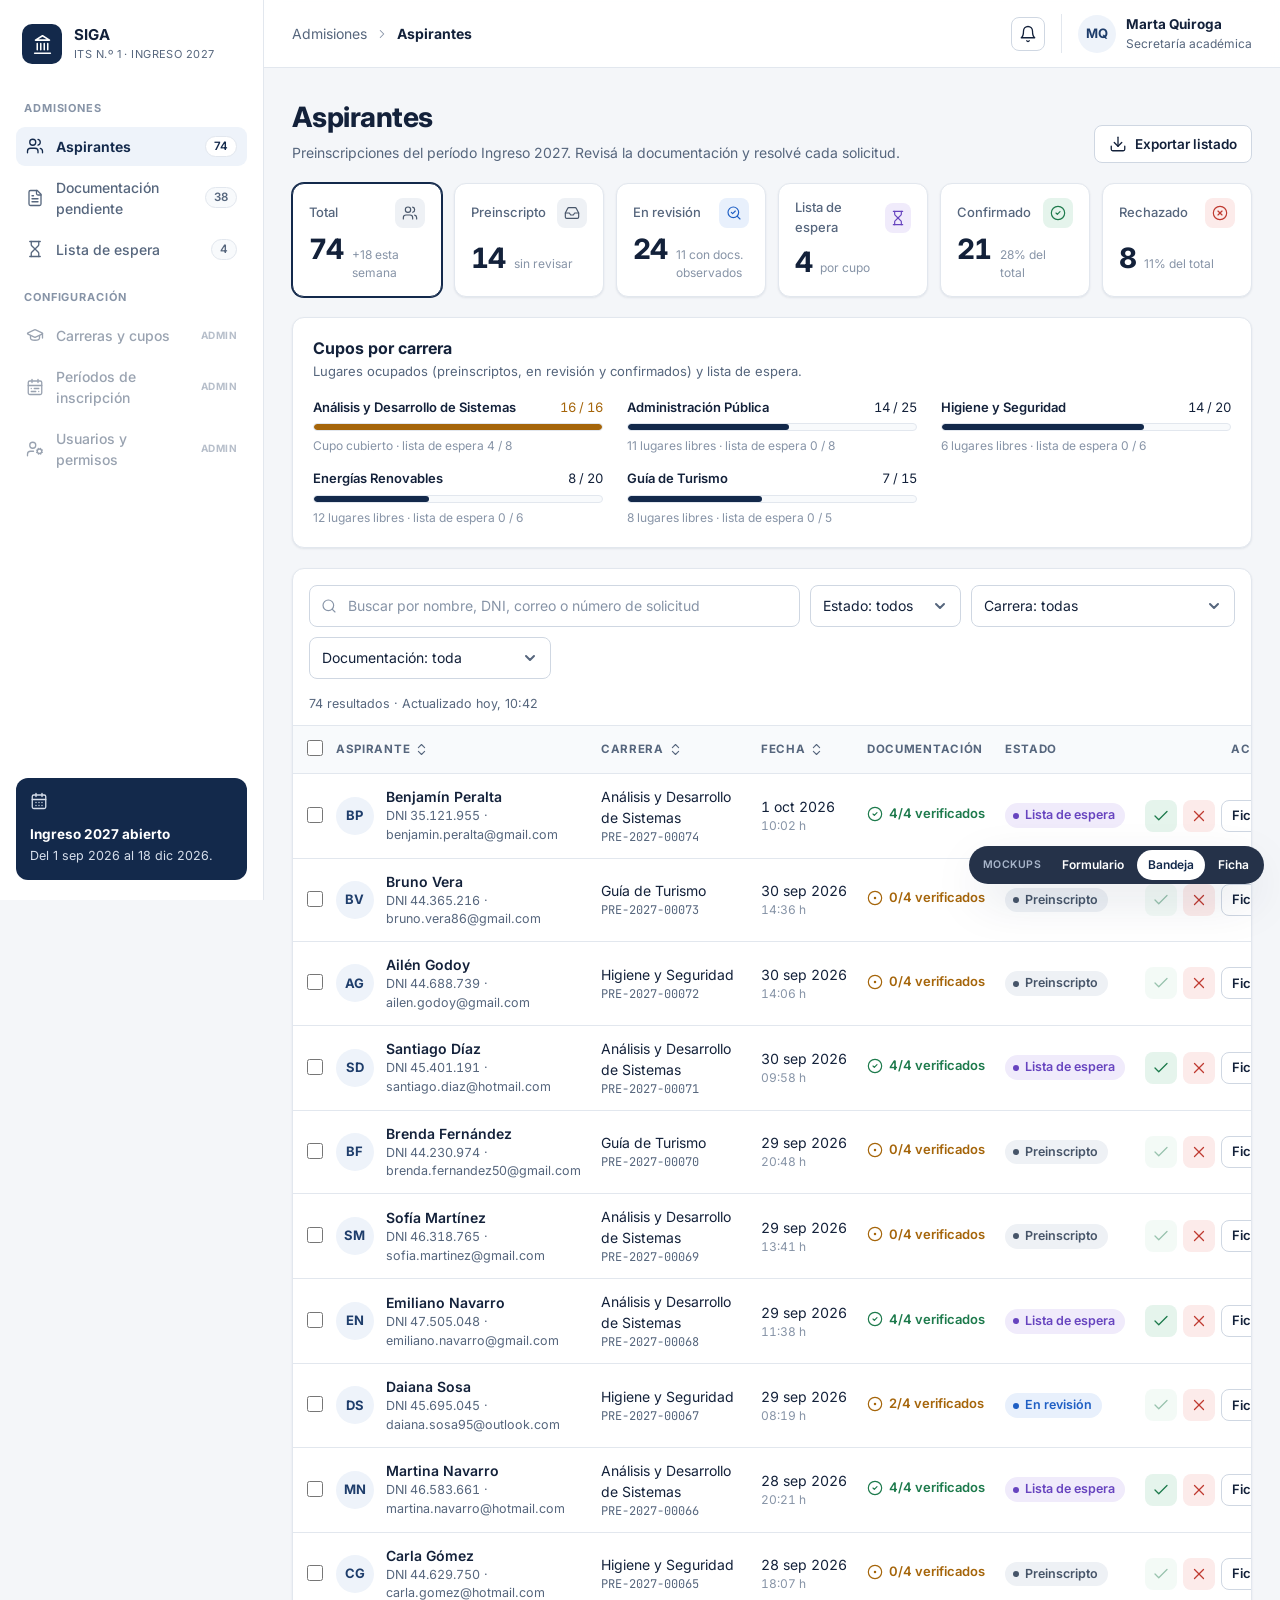
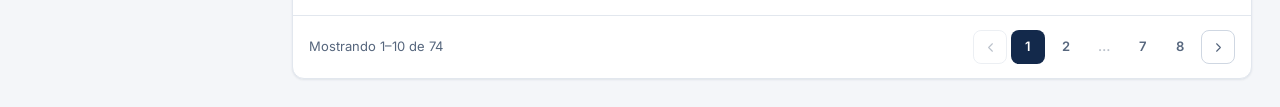
==== vistas/aspirantes.html @ 8f4e0562 "Agregar mockups de preinscripción, bandeja y ficha de aspirantes Vistas HTML navegables para los mód" ====
<!doctype html>
<html lang="es-AR">
<head>
<meta charset="utf-8">
<meta name="viewport" content="width=device-width, initial-scale=1, viewport-fit=cover">
<title>SIGA Aspirantes</title>
<link rel="preconnect" href="https://fonts.googleapis.com">
<link rel="preconnect" href="https://fonts.gstatic.com" crossorigin>
<link rel="stylesheet" href="https://fonts.googleapis.com/css2?family=Inter:wght@400;500;600;700;800&family=JetBrains+Mono:wght@500&display=swap">
<link rel="stylesheet" href="assets/siga.css">
<link rel="stylesheet" href="assets/admin.css">
<style>
  /* KPIs por estado: también funcionan como filtro rápido */
  .kpis { display: grid; grid-template-columns: repeat(6, minmax(0, 1fr)); gap: 12px; }
  @media (max-width: 1240px) { .kpis { grid-template-columns: repeat(3, minmax(0, 1fr)); } }
  @media (max-width: 560px) { .kpis { grid-template-columns: repeat(2, minmax(0, 1fr)); } }
  .kpi { text-align: left; padding: 14px 16px; cursor: pointer; display: grid; gap: 6px; transition: border-color .15s, box-shadow .15s; }
  .kpi:hover { border-color: var(--border-strong); }
  .kpi[aria-pressed="true"] { border-color: var(--navy); box-shadow: 0 0 0 1px var(--navy); }
  .kpi .top { display: flex; align-items: center; justify-content: space-between; gap: 8px; color: var(--muted); font-size: 13px; font-weight: 500; }
  .kpi .ico { display: grid; place-items: center; width: 30px; height: 30px; border-radius: 8px; }
  .kpi .ico svg.lucide { width: 16px; height: 16px; }
  .kpi .val { display: flex; align-items: baseline; gap: 8px; }
  .kpi .val strong { font-size: 28px; font-weight: 750; letter-spacing: -.02em; line-height: 1.1; }
  .kpi .val span { color: var(--subtle); font-size: 12px; }

  /* Cupos por carrera */
  .quota-list { display: grid; grid-template-columns: repeat(auto-fit, minmax(230px, 1fr)); gap: 14px 24px; }
  .quota { display: grid; gap: 6px; min-width: 0; }
  .quota .name { display: flex; justify-content: space-between; gap: 8px; font-size: 13px; }
  .quota .name strong { font-weight: 600; overflow: hidden; text-overflow: ellipsis; white-space: nowrap; }
  .bar { position: relative; height: 8px; border-radius: 999px; background: var(--surface-2); border: 1px solid var(--border); overflow: hidden; }
  .bar span { position: absolute; inset: 0 auto 0 0; border-radius: 999px; background: var(--navy); }
  .bar.full span { background: var(--amber); }
  .quota small { color: var(--subtle); font-size: 12px; }

  /* Tabla */
  .toolbar { display: flex; gap: 10px; padding: 16px; flex-wrap: wrap; align-items: center; }
  .toolbar .search { flex: 1 1 280px; }
  .toolbar select.control { width: auto; min-width: 150px; flex: 0 1 auto; }
  .meta { display: flex; align-items: center; justify-content: space-between; gap: 12px; padding: 0 16px 12px; color: var(--muted); font-size: 12.5px; flex-wrap: wrap; }
  .chips { display: flex; gap: 6px; flex-wrap: wrap; }
  .fchip { display: inline-flex; align-items: center; gap: 4px; padding: 3px 6px 3px 10px; border-radius: 999px; background: var(--navy-050); color: var(--navy-600); font-weight: 600; font-size: 12px; border: 0; cursor: pointer; }
  .fchip svg.lucide { width: 13px; height: 13px; }

  .bulk { display: flex; align-items: center; gap: 10px; padding: 10px 16px; background: var(--navy); color: #fff; flex-wrap: wrap; }
  .bulk .btn { background: rgba(255,255,255,.1); border-color: rgba(255,255,255,.2); color: #fff; }
  .bulk .btn:hover { background: rgba(255,255,255,.18); }

  .table-wrap { overflow-x: auto; border-top: 1px solid var(--border); }
  table { width: 100%; border-collapse: collapse; min-width: 940px; }
  thead th { position: sticky; top: 0; background: var(--surface-2); text-align: left; font-size: 11.5px; font-weight: 700; letter-spacing: .06em; text-transform: uppercase; color: var(--muted); padding: 11px 10px; border-bottom: 1px solid var(--border); white-space: nowrap; }
  thead th button { all: unset; cursor: pointer; display: inline-flex; align-items: center; gap: 4px; }
  thead th button:focus-visible { outline: 2px solid var(--focus); }
  tbody td { padding: 12px 10px; border-bottom: 1px solid var(--border); vertical-align: middle; }
  tbody tr { cursor: pointer; transition: background .1s; }
  tbody tr:hover { background: #fafbfd; }
  tbody tr.sel { background: var(--navy-050); }
  td.c-check, th.c-check { width: 44px; padding-right: 0; }
  td.c-check input, th.c-check input { width: 16px; height: 16px; accent-color: var(--navy); cursor: pointer; }
  .who { display: flex; align-items: center; gap: 12px; min-width: 0; }
  .who strong { display: block; font-weight: 600; }
  .who small { display: block; color: var(--muted); font-size: 12.5px; }
  .docs { display: inline-flex; align-items: center; gap: 6px; font-weight: 600; font-size: 13px; white-space: nowrap; }
  .docs svg.lucide { width: 16px; height: 16px; }
  .row-actions { display: flex; justify-content: flex-end; gap: 6px; }
  .qa { width: 32px; min-height: 32px; padding: 0; border: 0; }
  .qa-ok { background: var(--green-bg); color: var(--green); }
  .qa-ok:hover { background: #d3ecdf; }
  .qa-no { background: var(--red-bg); color: var(--red); }
  .qa-no:hover { background: #f8d9d6; }
  .id { font-family: var(--mono); font-size: 12px; color: var(--muted); }
  .empty { padding: 48px 16px; text-align: center; color: var(--muted); }
  .empty strong { display: block; color: var(--text); font-size: 15px; margin-bottom: 4px; }

  .pager { display: flex; align-items: center; justify-content: space-between; gap: 12px; padding: 14px 16px; color: var(--muted); font-size: 13px; flex-wrap: wrap; }
  .pages { display: flex; gap: 4px; }
  .pages button { min-width: 34px; height: 34px; border-radius: 8px; border: 1px solid transparent; background: transparent; cursor: pointer; font-weight: 600; color: var(--muted); }
  .pages button:hover { background: var(--surface-2); }
  .pages button[aria-current="page"] { background: var(--navy); color: #fff; }
  .pages button.arrow { border-color: var(--border-strong); display: grid; place-items: center; }
  .pages button:disabled { opacity: .4; cursor: default; }
</style>
</head>
<body>
<div class="app">
  <aside class="sidebar" aria-label="Navegación principal">
    <a class="brand" href="aspirantes.html"><span class="brand-mark"><i data-lucide="landmark"></i></span><span><strong>SIGA</strong><small>ITS N.º 1 · Ingreso 2027</small></span></a>
    <div class="nav-label">Admisiones</div>
    <nav class="nav">
      <a href="aspirantes.html" aria-current="page"><i data-lucide="users"></i> Aspirantes <span class="count" id="nav-total"></span></a>
      <a href="aspirantes.html#docs"><i data-lucide="file-text"></i> Documentación pendiente <span class="count" id="nav-docs"></span></a>
      <a href="aspirantes.html#espera"><i data-lucide="hourglass"></i> Lista de espera <span class="count" id="nav-espera"></span></a>
    </nav>
    <div class="nav-label">Configuración</div>
    <nav class="nav">
      <a class="soon" href="#" title="En esta etapa se carga desde el admin de Django"><i data-lucide="graduation-cap"></i> Carreras y cupos</a>
      <a class="soon" href="#" title="En esta etapa se carga desde el admin de Django"><i data-lucide="calendar-range"></i> Períodos de inscripción</a>
      <a class="soon" href="#" title="En esta etapa se carga desde el admin de Django"><i data-lucide="user-cog"></i> Usuarios y permisos</a>
    </nav>
    <div class="side-foot"><i data-lucide="calendar-days"></i><strong>Ingreso 2027 abierto</strong><span id="periodo-txt"></span></div>
  </aside>

  <div class="main">
    <header class="topbar">
      <button class="btn btn-ghost btn-icon menu-btn" aria-label="Abrir menú"><i data-lucide="menu"></i></button>
      <div class="crumbs"><a href="#">Admisiones</a><i data-lucide="chevron-right"></i><strong>Aspirantes</strong></div>
      <div class="spacer"></div>
      <button class="btn btn-icon bell" aria-label="Notificaciones"><i data-lucide="bell"></i></button>
      <div class="me"><span class="avatar">MQ</span><div><strong>Marta Quiroga</strong><small>Secretaría académica</small></div></div>
    </header>

    <main class="content">
      <div class="page-head">
        <div><h1>Aspirantes</h1><p>Preinscripciones del período Ingreso 2027. Revisá la documentación y resolvé cada solicitud.</p></div>
        <div class="actions"><button class="btn" id="export"><i data-lucide="download"></i> Exportar listado</button></div>
      </div>

      <section class="kpis" id="kpis" aria-label="Resumen por estado"></section>

      <section class="card">
        <div class="card-head"><div><h2>Cupos por carrera</h2><p>Lugares ocupados (preinscriptos, en revisión y confirmados) y lista de espera.</p></div></div>
        <div class="card-body"><div class="quota-list" id="quotas"></div></div>
      </section>

      <section class="card" style="overflow:hidden">
        <div class="toolbar">
          <div class="input-icon search"><i data-lucide="search"></i><input class="control" id="q" type="search" placeholder="Buscar por nombre, DNI, correo o número de solicitud"></div>
          <select class="control" id="f-estado" aria-label="Filtrar por estado"><option value="">Estado: todos</option></select>
          <select class="control" id="f-carrera" aria-label="Filtrar por carrera"><option value="">Carrera: todas</option></select>
          <select class="control" id="f-docs" aria-label="Filtrar por documentación">
            <option value="">Documentación: toda</option>
            <option value="pendiente">Con documentos sin verificar</option>
            <option value="observada">Con documentos observados</option>
            <option value="completa">Completa y verificada</option>
          </select>
        </div>
        <div class="meta"><span id="count"></span><div class="chips" id="chips"></div></div>
        <div class="bulk" id="bulk" hidden>
          <strong id="bulk-n"></strong>
          <button class="btn btn-sm" data-bulk="en_revision"><i data-lucide="search-check"></i> Pasar a revisión</button>
          <button class="btn btn-sm" data-bulk="export"><i data-lucide="download"></i> Exportar selección</button>
          <button class="btn btn-sm" data-bulk="clear" style="margin-left:auto">Quitar selección</button>
        </div>
        <div class="table-wrap">
          <table>
            <thead><tr>
              <th class="c-check"><input type="checkbox" id="all" aria-label="Seleccionar todos los de esta página"></th>
              <th><button data-sort="apellido">Aspirante <i data-lucide="chevrons-up-down" class="i-sm"></i></button></th>
              <th><button data-sort="carrera">Carrera <i data-lucide="chevrons-up-down" class="i-sm"></i></button></th>
              <th><button data-sort="fecha">Fecha <i data-lucide="chevrons-up-down" class="i-sm"></i></button></th>
              <th>Documentación</th>
              <th>Estado</th>
              <th style="text-align:right">Acciones</th>
            </tr></thead>
            <tbody id="rows"></tbody>
          </table>
        </div>
        <div class="pager"><span id="pager-txt"></span><div class="pages" id="pages"></div></div>
      </section>
    </main>
  </div>
</div>

<nav class="mockbar" aria-label="Mockups">
  <span>Mockups</span>
  <a href="formulario.html">Formulario</a>
  <a href="aspirantes.html" aria-current="page">Bandeja</a>
  <a href="aspirante.html">Ficha</a>
</nav>

<script src="assets/lucide.min.js"></script>
<script src="assets/data.js"></script>
<script src="assets/ui.js"></script>
<script>
(function () {
  'use strict';
  var S = SIGA, $ = function (id) { return document.getElementById(id); };
  var A = S.aspirantes;
  var PER_PAGE = 10;
  var st = { q: '', estado: '', carrera: '', docs: '', sort: 'fecha', dir: -1, page: 1, sel: {} };

  $('periodo-txt').textContent = 'Del ' + S.fFecha(S.PERIODO.fecha_inicio) + ' al ' + S.fFecha(S.PERIODO.fecha_fin) + '.';

  Object.keys(S.ESTADOS).forEach(function (k) { $('f-estado').insertAdjacentHTML('beforeend', '<option value="' + k + '">' + S.ESTADOS[k].label + '</option>'); });
  S.CARRERAS.forEach(function (c) { $('f-carrera').insertAdjacentHTML('beforeend', '<option value="' + c.id + '">' + S.esc(c.corto) + '</option>'); });

  function count(fn) { return A.filter(fn).length; }

  // ---- KPIs ----
  function renderKpis() {
    var total = A.length;
    var semana = count(function (a) { return S.HOY - a.fecha_preinscripcion < 7 * 864e5; });
    var tiles = [
      { k: '', label: 'Total', icon: 'users', tone: 'slate', n: total, sub: '+' + semana + ' esta semana' },
      { k: 'preinscripto', n: count(function (a) { return a.estado === 'preinscripto'; }), sub: 'sin revisar' },
      { k: 'en_revision', n: count(function (a) { return a.estado === 'en_revision'; }), sub: count(function (a) { return a.estado === 'en_revision' && S.docsResumen(a).rechazados; }) + ' con docs. observados' },
      { k: 'lista_espera', n: count(function (a) { return a.estado === 'lista_espera'; }), sub: 'por cupo' },
      { k: 'confirmado', n: count(function (a) { return a.estado === 'confirmado'; }) },
      { k: 'rechazado', n: count(function (a) { return a.estado === 'rechazado'; }) }
    ];
    $('kpis').innerHTML = tiles.map(function (t) {
      var e = S.ESTADOS[t.k] || {}, tone = t.tone || e.tone;
      var sub = t.sub || Math.round(t.n / total * 100) + '% del total';
      return '<button class="card kpi" data-k="' + t.k + '" aria-pressed="' + (st.estado === t.k) + '">' +
        '<span class="top">' + (t.label || e.label) + '<span class="ico tone-' + tone + '"><i data-lucide="' + (t.icon || e.icon) + '"></i></span></span>' +
        '<span class="val"><strong class="num">' + t.n + '</strong><span>' + sub + '</span></span></button>';
    }).join('');
    $('nav-total').textContent = total;
    $('nav-docs').textContent = count(function (a) { return a.estado === 'preinscripto' || a.estado === 'en_revision'; });
    $('nav-espera').textContent = count(function (a) { return a.estado === 'lista_espera'; });
  }
  $('kpis').addEventListener('click', function (e) {
    var b = e.target.closest('.kpi'); if (!b) return;
    st.estado = b.dataset.k; $('f-estado').value = st.estado; st.page = 1; render();
  });

  // ---- Cupos ----
  function renderQuotas() {
    $('quotas').innerHTML = S.cupos().map(function (c) {
      var pct = Math.min(100, c.ocupados / c.carrera.cupo * 100), full = c.ocupados >= c.carrera.cupo;
      return '<div class="quota"><div class="name"><strong title="' + S.esc(c.carrera.nombre) + '">' + S.esc(c.carrera.corto) + '</strong><span class="num ' + (full ? 'text-amber' : '') + '">' + c.ocupados + ' / ' + c.carrera.cupo + '</span></div>' +
        '<div class="bar' + (full ? ' full' : '') + '" role="img" aria-label="' + c.ocupados + ' de ' + c.carrera.cupo + ' lugares"><span style="width:' + pct + '%"></span></div>' +
        '<small>' + (full ? 'Cupo cubierto · ' : (c.carrera.cupo - c.ocupados) + ' lugares libres · ') + 'lista de espera ' + c.espera + ' / ' + c.carrera.espera + '</small></div>';
    }).join('');
  }

  // ---- Tabla ----
  function filtered() {
    var q = st.q.toLowerCase().normalize('NFD').replace(/[̀-ͯ]/g, '');
    var out = A.filter(function (a) {
      if (st.estado && a.estado !== st.estado) return false;
      if (st.carrera && a.carrera_id !== +st.carrera) return false;
      if (st.docs) {
        var d = S.docsResumen(a);
        if (st.docs === 'pendiente' && d.aprobados + d.rechazados === d.total) return false;
        if (st.docs === 'observada' && !d.rechazados) return false;
        if (st.docs === 'completa' && d.aprobados !== d.total) return false;
      }
      if (q) {
        var hay = (a.nombre + ' ' + a.apellido + ' ' + a.dni + ' ' + a.email + ' ' + a.id).toLowerCase().normalize('NFD').replace(/[̀-ͯ]/g, '');
        if (hay.indexOf(q) < 0) return false;
      }
      return true;
    });
    out.sort(function (x, y) {
      var a = st.sort === 'apellido' ? x.apellido + x.nombre : st.sort === 'carrera' ? S.carrera(x.carrera_id).corto : x.fecha_preinscripcion;
      var b = st.sort === 'apellido' ? y.apellido + y.nombre : st.sort === 'carrera' ? S.carrera(y.carrera_id).corto : y.fecha_preinscripcion;
      return (a > b ? 1 : a < b ? -1 : 0) * st.dir;
    });
    return out;
  }

  function docsCell(a) {
    var d = S.docsResumen(a);
    var icon = d.tone === 'green' ? 'circle-check' : d.tone === 'red' ? 'circle-x' : 'circle-dot';
    var txt = d.tone === 'red' ? d.rechazados + ' observado' + (d.rechazados > 1 ? 's' : '') : d.aprobados + '/' + d.total + ' verificados';
    return '<span class="docs text-' + d.tone + '"><i data-lucide="' + icon + '"></i>' + txt + '</span>';
  }

  function render() {
    renderKpis();
    var list = filtered();
    var pages = Math.max(1, Math.ceil(list.length / PER_PAGE));
    if (st.page > pages) st.page = pages;
    var slice = list.slice((st.page - 1) * PER_PAGE, st.page * PER_PAGE);

    $('rows').innerHTML = slice.length ? slice.map(function (a) {
      var c = S.carrera(a.carrera_id), next = S.TRANSICIONES[a.estado];
      var canOk = next.indexOf('confirmado') >= 0 && S.docsResumen(a).aprobados === a.documentos.length;
      var canNo = next.indexOf('rechazado') >= 0;
      return '<tr data-id="' + a.id + '"' + (st.sel[a.id] ? ' class="sel"' : '') + '>' +
        '<td class="c-check"><input type="checkbox" data-check="' + a.id + '"' + (st.sel[a.id] ? ' checked' : '') + ' aria-label="Seleccionar ' + S.esc(a.nombre + ' ' + a.apellido) + '"></td>' +
        '<td><div class="who"><span class="avatar">' + S.iniciales(a) + '</span><div style="min-width:0"><strong>' + S.esc(a.nombre + ' ' + a.apellido) + '</strong><small><span class="num">DNI ' + S.fDni(a.dni) + '</span> · ' + S.esc(a.email) + '</small></div></div></td>' +
        '<td style="min-width:160px">' + S.esc(c.corto) + '<div class="id">' + a.id + '</div></td>' +
        '<td class="num" style="white-space:nowrap">' + S.fFecha(a.fecha_preinscripcion) + '<div class="subtle" style="font-size:12px">' + S.fHora(a.fecha_preinscripcion) + ' h</div></td>' +
        '<td>' + docsCell(a) + '</td>' +
        '<td>' + UI.pill(a.estado) + '</td>' +
        '<td><div class="row-actions">' +
          '<button class="btn qa qa-ok" data-act="confirmado" title="' + (canOk ? 'Confirmar inscripción' : 'Para confirmar, toda la documentación debe estar verificada') + '" aria-label="Confirmar"' + (canOk ? '' : ' disabled') + '><i data-lucide="check"></i></button>' +
          '<button class="btn qa qa-no" data-act="rechazado" title="Rechazar" aria-label="Rechazar"' + (canNo ? '' : ' disabled') + '><i data-lucide="x"></i></button>' +
          '<a class="btn btn-sm" href="aspirante.html#' + a.id + '">Ficha <i data-lucide="chevron-right" class="i-sm"></i></a>' +
        '</div></td></tr>';
    }).join('') : '<tr><td colspan="7"><div class="empty"><strong>No hay aspirantes con esos filtros</strong>Probá con otra búsqueda o quitá algún filtro.</div></td></tr>';

    $('count').textContent = list.length + (list.length === 1 ? ' resultado' : ' resultados') + ' · Actualizado hoy, ' + S.fHora(S.HOY);
    var from = list.length ? (st.page - 1) * PER_PAGE + 1 : 0;
    $('pager-txt').textContent = 'Mostrando ' + from + '–' + Math.min(st.page * PER_PAGE, list.length) + ' de ' + list.length;
    var html = '<button class="arrow" data-page="' + (st.page - 1) + '"' + (st.page === 1 ? ' disabled' : '') + ' aria-label="Anterior"><i data-lucide="chevron-left" class="i-sm"></i></button>';
    for (var p = 1; p <= pages; p++) {
      if (pages > 7 && p > 2 && p < pages - 1 && Math.abs(p - st.page) > 1) { if (!html.endsWith('…</button>')) html += '<button disabled>…</button>'; continue; }
      html += '<button data-page="' + p + '"' + (p === st.page ? ' aria-current="page"' : '') + '>' + p + '</button>';
    }
    html += '<button class="arrow" data-page="' + (st.page + 1) + '"' + (st.page === pages ? ' disabled' : '') + ' aria-label="Siguiente"><i data-lucide="chevron-right" class="i-sm"></i></button>';
    $('pages').innerHTML = html;

    // chips de filtros activos
    var chips = [];
    if (st.estado) chips.push(['estado', S.ESTADOS[st.estado].label]);
    if (st.carrera) chips.push(['carrera', S.carrera(+st.carrera).corto]);
    if (st.docs) chips.push(['docs', $('f-docs').selectedOptions[0].textContent]);
    if (st.q) chips.push(['q', '“' + st.q + '”']);
    $('chips').innerHTML = chips.map(function (c) { return '<button class="fchip" data-clear="' + c[0] + '">' + S.esc(c[1]) + ' <i data-lucide="x"></i></button>'; }).join('');

    var nSel = Object.keys(st.sel).length;
    $('bulk').hidden = !nSel;
    $('bulk-n').textContent = nSel + (nSel === 1 ? ' seleccionado' : ' seleccionados');
    $('all').checked = slice.length > 0 && slice.every(function (a) { return st.sel[a.id]; });
    UI.icons();
  }

  // ---- Eventos ----
  $('q').addEventListener('input', function () { st.q = this.value.trim(); st.page = 1; render(); });
  $('f-estado').addEventListener('change', function () { st.estado = this.value; st.page = 1; render(); });
  $('f-carrera').addEventListener('change', function () { st.carrera = this.value; st.page = 1; render(); });
  $('f-docs').addEventListener('change', function () { st.docs = this.value; st.page = 1; render(); });
  $('chips').addEventListener('click', function (e) {
    var b = e.target.closest('[data-clear]'); if (!b) return;
    var k = b.dataset.clear; st[k] = '';
    ({ estado: $('f-estado'), carrera: $('f-carrera'), docs: $('f-docs'), q: $('q') })[k].value = '';
    render();
  });
  $('pages').addEventListener('click', function (e) { var b = e.target.closest('[data-page]'); if (b && !b.disabled) { st.page = +b.dataset.page; render(); } });
  document.querySelector('thead').addEventListener('click', function (e) {
    var b = e.target.closest('[data-sort]'); if (!b) return;
    if (st.sort === b.dataset.sort) st.dir *= -1; else { st.sort = b.dataset.sort; st.dir = b.dataset.sort === 'fecha' ? -1 : 1; }
    render();
  });
  $('all').addEventListener('change', function () {
    var list = filtered().slice((st.page - 1) * PER_PAGE, st.page * PER_PAGE), on = this.checked;
    list.forEach(function (a) { if (on) st.sel[a.id] = 1; else delete st.sel[a.id]; });
    render();
  });
  $('bulk').addEventListener('click', function (e) {
    var b = e.target.closest('[data-bulk]'); if (!b) return;
    var ids = Object.keys(st.sel);
    if (b.dataset.bulk === 'clear') { st.sel = {}; render(); return; }
    if (b.dataset.bulk === 'export') { UI.toast('Se exportarían ' + ids.length + ' aspirantes a CSV (mockup)'); return; }
    var n = 0;
    ids.forEach(function (id) { var a = A.filter(function (x) { return x.id === id; })[0]; if (S.TRANSICIONES[a.estado].indexOf('en_revision') >= 0) { a.estado = 'en_revision'; n++; } });
    st.sel = {}; render();
    UI.toast(n + ' solicitudes pasaron a En revisión' + (n < ids.length ? ' · ' + (ids.length - n) + ' no admitían el cambio' : ''));
  });
  $('export').addEventListener('click', function () { UI.toast('Se exportaría el listado filtrado a CSV (mockup)'); });

  $('rows').addEventListener('click', function (e) {
    var tr = e.target.closest('tr[data-id]'); if (!tr) return;
    var a = A.filter(function (x) { return x.id === tr.dataset.id; })[0];
    var chk = e.target.closest('[data-check]');
    if (chk) { if (chk.checked) st.sel[a.id] = 1; else delete st.sel[a.id]; render(); return; }
    if (e.target.closest('td.c-check')) return;
    var act = e.target.closest('[data-act]');
    if (act) { resolver(a, act.dataset.act); return; }
    if (e.target.closest('a')) return;
    location.href = 'aspirante.html#' + a.id;
  });

  function resolver(a, estado) {
    var rech = estado === 'rechazado';
    UI.modal({
      title: (rech ? 'Rechazar la solicitud de ' : 'Confirmar la inscripción de ') + a.nombre + ' ' + a.apellido,
      text: a.id + ' · ' + S.carrera(a.carrera_id).corto,
      body: '<div class="field"><label for="m-obs">Observaciones' + (rech ? ' <span class="req">*</span>' : '') + '</label><textarea class="control" id="m-obs" placeholder="' + (rech ? 'Motivo del rechazo. Se envía al aspirante por correo.' : 'Opcional. Queda registrado en el historial.') + '"></textarea><span class="error">Indicá el motivo del rechazo.</span></div>' +
        '<div class="notice"><i data-lucide="history"></i><span>Queda registrado quién resolvió y cuándo.</span></div>',
      confirm: rech ? 'Rechazar solicitud' : 'Confirmar inscripción',
      tone: rech ? 'btn-danger' : 'btn-success',
      onConfirm: function (m) {
        var obs = m.querySelector('#m-obs').value.trim();
        if (rech && !obs) { m.querySelector('.field').classList.add('invalid'); return false; }
        a.estado = estado; a.observaciones = obs; a.revisor = S.USUARIO_ACTUAL; a.fecha_revision = new Date();
        render(); UI.toast(rech ? 'Solicitud rechazada' : 'Inscripción confirmada');
      }
    });
  }

  // Accesos desde la barra lateral
  function fromHash() {
    var h = location.hash.slice(1);
    if (h === 'docs') { st.docs = 'pendiente'; st.estado = ''; }
    else if (h === 'espera') { st.estado = 'lista_espera'; st.docs = ''; }
    $('f-docs').value = st.docs; $('f-estado').value = st.estado; st.page = 1;
    render();
  }
  window.addEventListener('hashchange', fromHash);
  renderQuotas();
  fromHash();
})();
</script>
</body>
</html>
---- vistas/assets/siga.css ----
/*
 * SIGA · Estilos compartidos de los mockups
 * Dirección visual tomada de mockups/mockup1.jpeg y mockup2.jpeg:
 * azul marino institucional, superficies blancas sobre gris frío, Inter.
 * Tema claro único, elegido a propósito (igual que las referencias).
 */
:root {
  /* Color */
  --navy: #13294b;
  --navy-600: #1e3d6b;
  --navy-050: #eef3fa;
  --bg: #f4f6f9;
  --surface: #ffffff;
  --surface-2: #f8fafc;
  --border: #e2e7ee;
  --border-strong: #cfd7e2;
  --text: #13213a;
  --muted: #56667d;
  --subtle: #8794a7;
  --focus: #3b6fd8;

  /* Semánticos (estados) */
  --slate: #475569;   --slate-bg: #eef1f5;
  --blue: #1f5fc4;    --blue-bg: #e8f0fc;
  --violet: #6744bf;  --violet-bg: #f0ebfb;
  --green: #1d7a4c;   --green-bg: #e5f4ec;
  --red: #bf3a30;     --red-bg: #fcebea;
  --amber: #a5650a;   --amber-bg: #fdf3df;
  --gray: #6b7280;    --gray-bg: #f1f2f4;

  /* Tipografía */
  --font: "Inter", ui-sans-serif, system-ui, -apple-system, "Segoe UI", Roboto, sans-serif;
  --mono: "JetBrains Mono", ui-monospace, "SFMono-Regular", Menlo, monospace;

  --radius: 12px;
  --radius-sm: 8px;
  --shadow: 0 1px 2px rgba(19, 41, 75, .05), 0 1px 3px rgba(19, 41, 75, .04);
  --shadow-lg: 0 18px 50px -12px rgba(19, 41, 75, .28);

  color-scheme: light;
}

* { box-sizing: border-box; }
[hidden] { display: none !important; }
html { -webkit-text-size-adjust: 100%; }
body {
  margin: 0;
  background: var(--bg);
  color: var(--text);
  font-family: var(--font);
  font-size: 14px;
  line-height: 1.5;
  -webkit-font-smoothing: antialiased;
}
h1, h2, h3, h4 { margin: 0; text-wrap: balance; color: var(--text); }
p { margin: 0; }
a { color: var(--navy-600); }
button, input, select, textarea { font: inherit; color: inherit; }
:focus-visible { outline: 2px solid var(--focus); outline-offset: 2px; }
.num { font-variant-numeric: tabular-nums; }
.mono { font-family: var(--mono); font-size: .92em; }
.muted { color: var(--muted); }
.subtle { color: var(--subtle); }
.sr-only { position: absolute; width: 1px; height: 1px; overflow: hidden; clip: rect(0 0 0 0); white-space: nowrap; }
svg.lucide { width: 18px; height: 18px; stroke-width: 1.75; flex: none; }
.i-sm svg.lucide, svg.lucide.i-sm { width: 15px; height: 15px; }

/* ---------- Botones ---------- */
.btn {
  display: inline-flex; align-items: center; justify-content: center; gap: 8px;
  min-height: 38px; padding: 0 14px;
  border-radius: var(--radius-sm); border: 1px solid var(--border-strong);
  background: var(--surface); color: var(--text);
  font-weight: 600; font-size: 13.5px; text-decoration: none; white-space: nowrap;
  cursor: pointer; transition: background .15s, border-color .15s, box-shadow .15s;
}
.btn:hover { background: var(--surface-2); border-color: #b9c4d3; }
.btn-primary { background: var(--navy); border-color: var(--navy); color: #fff; }
.btn-primary:hover { background: var(--navy-600); border-color: var(--navy-600); }
.btn-success { background: var(--green); border-color: var(--green); color: #fff; }
.btn-success:hover { background: #17663f; border-color: #17663f; }
.btn-danger { background: var(--surface); border-color: #efc3bf; color: var(--red); }
.btn-danger:hover { background: var(--red-bg); border-color: #e6a8a2; }
.btn-ghost { border-color: transparent; background: transparent; }
.btn-ghost:hover { background: var(--navy-050); border-color: transparent; }
.btn-sm { min-height: 32px; padding: 0 10px; font-size: 13px; }
.btn-icon { width: 34px; min-height: 34px; padding: 0; }
.btn[disabled], .btn[aria-disabled="true"] { opacity: .45; cursor: not-allowed; pointer-events: none; }

/* ---------- Pills y chips ---------- */
.pill {
  display: inline-flex; align-items: center; gap: 6px;
  padding: 3px 10px 3px 8px; border-radius: 999px;
  font-size: 12.5px; font-weight: 600; white-space: nowrap;
}
.pill::before { content: ""; width: 6px; height: 6px; border-radius: 50%; background: currentColor; }
.tone-slate { color: var(--slate); background: var(--slate-bg); }
.tone-blue { color: var(--blue); background: var(--blue-bg); }
.tone-violet { color: var(--violet); background: var(--violet-bg); }
.tone-green { color: var(--green); background: var(--green-bg); }
.tone-red { color: var(--red); background: var(--red-bg); }
.tone-amber { color: var(--amber); background: var(--amber-bg); }
.tone-gray { color: var(--gray); background: var(--gray-bg); }
.text-green { color: var(--green); } .text-red { color: var(--red); } .text-amber { color: var(--amber); } .text-blue { color: var(--blue); }

.chip {
  display: inline-flex; align-items: center; gap: 6px;
  padding: 4px 10px; border-radius: 999px;
  background: var(--navy-050); color: var(--navy-600);
  font-size: 11.5px; font-weight: 700; letter-spacing: .06em; text-transform: uppercase;
}

.avatar {
  display: inline-grid; place-items: center; flex: none;
  width: 38px; height: 38px; border-radius: 50%;
  background: var(--navy-050); color: var(--navy-600);
  font-weight: 700; font-size: 13px; letter-spacing: .02em;
}
.avatar-lg { width: 64px; height: 64px; font-size: 21px; }

/* ---------- Tarjetas ---------- */
.card {
  background: var(--surface);
  border: 1px solid var(--border);
  border-radius: var(--radius);
  box-shadow: var(--shadow);
}
.card-head { padding: 18px 20px 0; display: flex; align-items: flex-start; justify-content: space-between; gap: 12px; flex-wrap: wrap; }
.card-head h2 { font-size: 16px; font-weight: 700; }
.card-head p { color: var(--muted); font-size: 13px; margin-top: 2px; }
.card-body { padding: 16px 20px 20px; }

/* ---------- Formularios ---------- */
.field { display: flex; flex-direction: column; gap: 6px; min-width: 0; }
.field label, .field .label { font-size: 13px; font-weight: 600; color: var(--text); }
.field .req { color: var(--red); }
.field .help { font-size: 12px; color: var(--subtle); }
.field .error { font-size: 12px; color: var(--red); display: none; }
.field.invalid .error { display: block; }
.field.invalid .control { border-color: #e4a29c; box-shadow: 0 0 0 3px #fbe4e2; }
.control {
  width: 100%; min-height: 42px; padding: 9px 12px;
  border: 1px solid var(--border-strong); border-radius: var(--radius-sm);
  background: var(--surface); color: var(--text);
  transition: border-color .15s, box-shadow .15s;
}
.control::placeholder { color: var(--subtle); }
.control:focus { outline: none; border-color: var(--focus); box-shadow: 0 0 0 3px rgba(59, 111, 216, .16); }
.control[readonly] { background: var(--surface-2); color: var(--muted); }
textarea.control { min-height: 96px; resize: vertical; }
select.control {
  appearance: none; padding-right: 36px; cursor: pointer;
  background-image: url("data:image/svg+xml,%3Csvg xmlns='http://www.w3.org/2000/svg' width='16' height='16' fill='none' stroke='%2356667d' stroke-width='2' stroke-linecap='round' stroke-linejoin='round'%3E%3Cpath d='m4 6 4 4 4-4'/%3E%3C/svg%3E");
  background-repeat: no-repeat; background-position: right 12px center;
}
.input-icon { position: relative; }
.input-icon > svg.lucide { position: absolute; left: 12px; top: 50%; transform: translateY(-50%); color: var(--subtle); width: 16px; height: 16px; pointer-events: none; }
.input-icon > .control { padding-left: 38px; }

.check { display: flex; gap: 12px; align-items: flex-start; cursor: pointer; }
.check input { margin: 2px 0 0; width: 18px; height: 18px; accent-color: var(--navy); flex: none; }
.check strong { display: block; font-size: 13.5px; }
.check span { color: var(--muted); font-size: 12.5px; }

.grid { display: grid; gap: 16px; }
.cols-2 { grid-template-columns: repeat(2, minmax(0, 1fr)); }
.cols-3 { grid-template-columns: repeat(3, minmax(0, 1fr)); }
@media (max-width: 640px) { .cols-2, .cols-3 { grid-template-columns: minmax(0, 1fr); } }

.notice {
  display: flex; gap: 10px; align-items: flex-start;
  padding: 11px 14px; border-radius: var(--radius-sm);
  background: var(--blue-bg); color: #1d4a8f; font-size: 13px;
}
.notice.warn { background: var(--amber-bg); color: #7c4b06; }
.notice.ok { background: var(--green-bg); color: #155f3b; }
.notice svg.lucide { width: 16px; height: 16px; margin-top: 2px; }

/* ---------- Definiciones (fichas) ---------- */
.dl { display: grid; grid-template-columns: repeat(auto-fill, minmax(200px, 1fr)); gap: 16px 24px; margin: 0; }
.dl div { min-width: 0; }
.dl dt { font-size: 12px; font-weight: 600; color: var(--subtle); text-transform: uppercase; letter-spacing: .05em; margin-bottom: 3px; }
.dl dd { margin: 0; font-weight: 500; overflow-wrap: anywhere; }
.dl .wide { grid-column: 1 / -1; }

/* ---------- Modal y toast ---------- */
.modal-backdrop {
  position: fixed; inset: 0; z-index: 50;
  background: rgba(15, 26, 46, .45);
  display: grid; place-items: center; padding: 16px;
}
.modal { width: min(520px, 100%); max-height: calc(100% - 32px); overflow: auto; background: var(--surface); border-radius: 14px; box-shadow: var(--shadow-lg); }
.modal-wide { width: min(860px, 100%); }
.modal header { display: flex; align-items: flex-start; justify-content: space-between; gap: 12px; padding: 20px 20px 0; }
.modal header h3 { font-size: 17px; }
.modal header p { color: var(--muted); font-size: 13px; margin-top: 3px; }
.modal .modal-body { padding: 16px 20px; display: grid; gap: 14px; }
.modal footer { display: flex; justify-content: flex-end; gap: 10px; padding: 14px 20px 20px; flex-wrap: wrap; }

.toast {
  position: fixed; left: 50%; bottom: calc(24px + env(safe-area-inset-bottom, 0px)); z-index: 60;
  transform: translate(-50%, 12px); opacity: 0; pointer-events: none;
  display: flex; align-items: center; gap: 10px;
  padding: 11px 16px; border-radius: 10px;
  background: var(--navy); color: #fff; font-weight: 500; box-shadow: var(--shadow-lg);
  transition: opacity .2s, transform .2s; max-width: calc(100% - 32px);
}
.toast.show { opacity: 1; transform: translate(-50%, 0); }
.toast svg.lucide { color: #8ee0b5; }

/* ---------- Barra de navegación entre mockups ---------- */
.mockbar {
  position: fixed; right: 16px; bottom: calc(16px + env(safe-area-inset-bottom, 0px)); z-index: 40;
  display: flex; align-items: center; gap: 2px; padding: 4px;
  background: rgba(19, 33, 58, .92); color: #fff; border-radius: 999px;
  box-shadow: var(--shadow-lg); font-size: 12px; backdrop-filter: blur(6px);
}
.mockbar span { padding: 0 8px 0 10px; color: #a9b6cb; font-weight: 600; letter-spacing: .04em; text-transform: uppercase; font-size: 10.5px; }
.mockbar a { color: #fff; text-decoration: none; padding: 6px 11px; border-radius: 999px; font-weight: 600; }
.mockbar a:hover { background: rgba(255, 255, 255, .12); }
.mockbar a[aria-current="page"] { background: #fff; color: var(--navy); }
@media (max-width: 560px) { .mockbar span { display: none; } .mockbar { left: 16px; right: 16px; justify-content: center; } }
@media print { .mockbar { display: none; } }

@media (prefers-reduced-motion: reduce) { * { transition: none !important; animation: none !important; } }
---- vistas/assets/admin.css ----
/* SIGA · Layout del panel administrativo (bandeja y ficha) */
.app { display: grid; grid-template-columns: 264px minmax(0, 1fr); min-height: 100vh; }

/* Sidebar */
.sidebar {
  position: sticky; top: 0; height: 100vh;
  display: flex; flex-direction: column; gap: 6px;
  padding: 20px 16px; background: var(--surface); border-right: 1px solid var(--border);
  overflow-y: auto;
}
.brand { display: flex; align-items: center; gap: 12px; padding: 4px 6px 16px; text-decoration: none; color: var(--text); }
.brand-mark { display: grid; place-items: center; width: 40px; height: 40px; border-radius: 10px; background: var(--navy); color: #fff; flex: none; }
.brand-mark svg.lucide { width: 21px; height: 21px; }
.brand strong { display: block; font-size: 15px; line-height: 1.2; letter-spacing: -.01em; }
.brand small { display: block; font-size: 11px; color: var(--muted); letter-spacing: .04em; text-transform: uppercase; margin-top: 2px; }
.nav-label { padding: 14px 8px 4px; font-size: 11px; font-weight: 700; color: var(--subtle); letter-spacing: .08em; text-transform: uppercase; }
.nav { display: grid; gap: 2px; }
.nav a {
  display: flex; align-items: center; gap: 12px;
  padding: 9px 10px; border-radius: 9px;
  color: var(--muted); text-decoration: none; font-weight: 500;
}
.nav a:hover { background: var(--surface-2); color: var(--text); }
.nav a[aria-current="page"] { background: var(--navy-050); color: var(--navy); font-weight: 650; }
.nav a .count { margin-left: auto; padding: 1px 8px; border-radius: 999px; background: var(--surface-2); border: 1px solid var(--border); font-size: 11.5px; font-weight: 600; color: var(--muted); }
.nav a[aria-current="page"] .count { background: #fff; color: var(--navy); }
.nav a.soon { opacity: .6; }
.nav a.soon::after { content: "Admin"; margin-left: auto; font-size: 10px; font-weight: 700; letter-spacing: .05em; text-transform: uppercase; color: var(--subtle); }
.side-foot { margin-top: auto; padding: 14px; border-radius: 12px; background: var(--navy); color: #d6deeb; font-size: 12.5px; }
.side-foot strong { display: block; color: #fff; font-size: 13.5px; margin: 8px 0 3px; }

/* Topbar */
.main { min-width: 0; display: flex; flex-direction: column; }
.topbar {
  position: sticky; top: env(safe-area-inset-top, 0px); z-index: 20;
  display: flex; align-items: center; gap: 16px;
  min-height: 68px; padding: 0 28px;
  background: rgba(255, 255, 255, .92); backdrop-filter: blur(8px);
  border-bottom: 1px solid var(--border);
}
.crumbs { display: flex; align-items: center; gap: 8px; color: var(--muted); font-size: 14px; min-width: 0; }
.crumbs a { color: var(--muted); text-decoration: none; }
.crumbs a:hover { color: var(--text); }
.crumbs strong { color: var(--text); white-space: nowrap; overflow: hidden; text-overflow: ellipsis; }
.crumbs svg.lucide { width: 14px; height: 14px; color: var(--subtle); }
.topbar .spacer { flex: 1; }
.me { display: flex; align-items: center; gap: 10px; padding-left: 16px; border-left: 1px solid var(--border); }
.me strong { display: block; font-size: 13.5px; }
.me small { display: block; color: var(--muted); font-size: 12px; }
.menu-btn { display: none; }

.content { padding: 28px; display: grid; gap: 20px; max-width: 1360px; width: 100%; }
.page-head { display: flex; align-items: flex-end; justify-content: space-between; gap: 16px; flex-wrap: wrap; }
.page-head h1 { font-size: 28px; font-weight: 750; letter-spacing: -.02em; }
.page-head p { color: var(--muted); margin-top: 4px; }
.page-head .actions { display: flex; gap: 10px; flex-wrap: wrap; }

@media (max-width: 1000px) {
  .app { grid-template-columns: minmax(0, 1fr); }
  .sidebar { position: fixed; z-index: 45; left: 0; top: 0; width: 280px; transform: translateX(-100%); transition: transform .2s; box-shadow: var(--shadow-lg); }
  .app.nav-open .sidebar { transform: none; }
  .menu-btn { display: inline-flex; }
  .topbar { padding: 0 16px; }
  .content { padding: 20px 16px 88px; }
  .me div { display: none; }
}
@media (max-width: 560px) {
  .page-head h1 { font-size: 23px; }
  .me { padding-left: 0; border-left: 0; }
  .topbar .btn-icon.bell { display: none; }
}
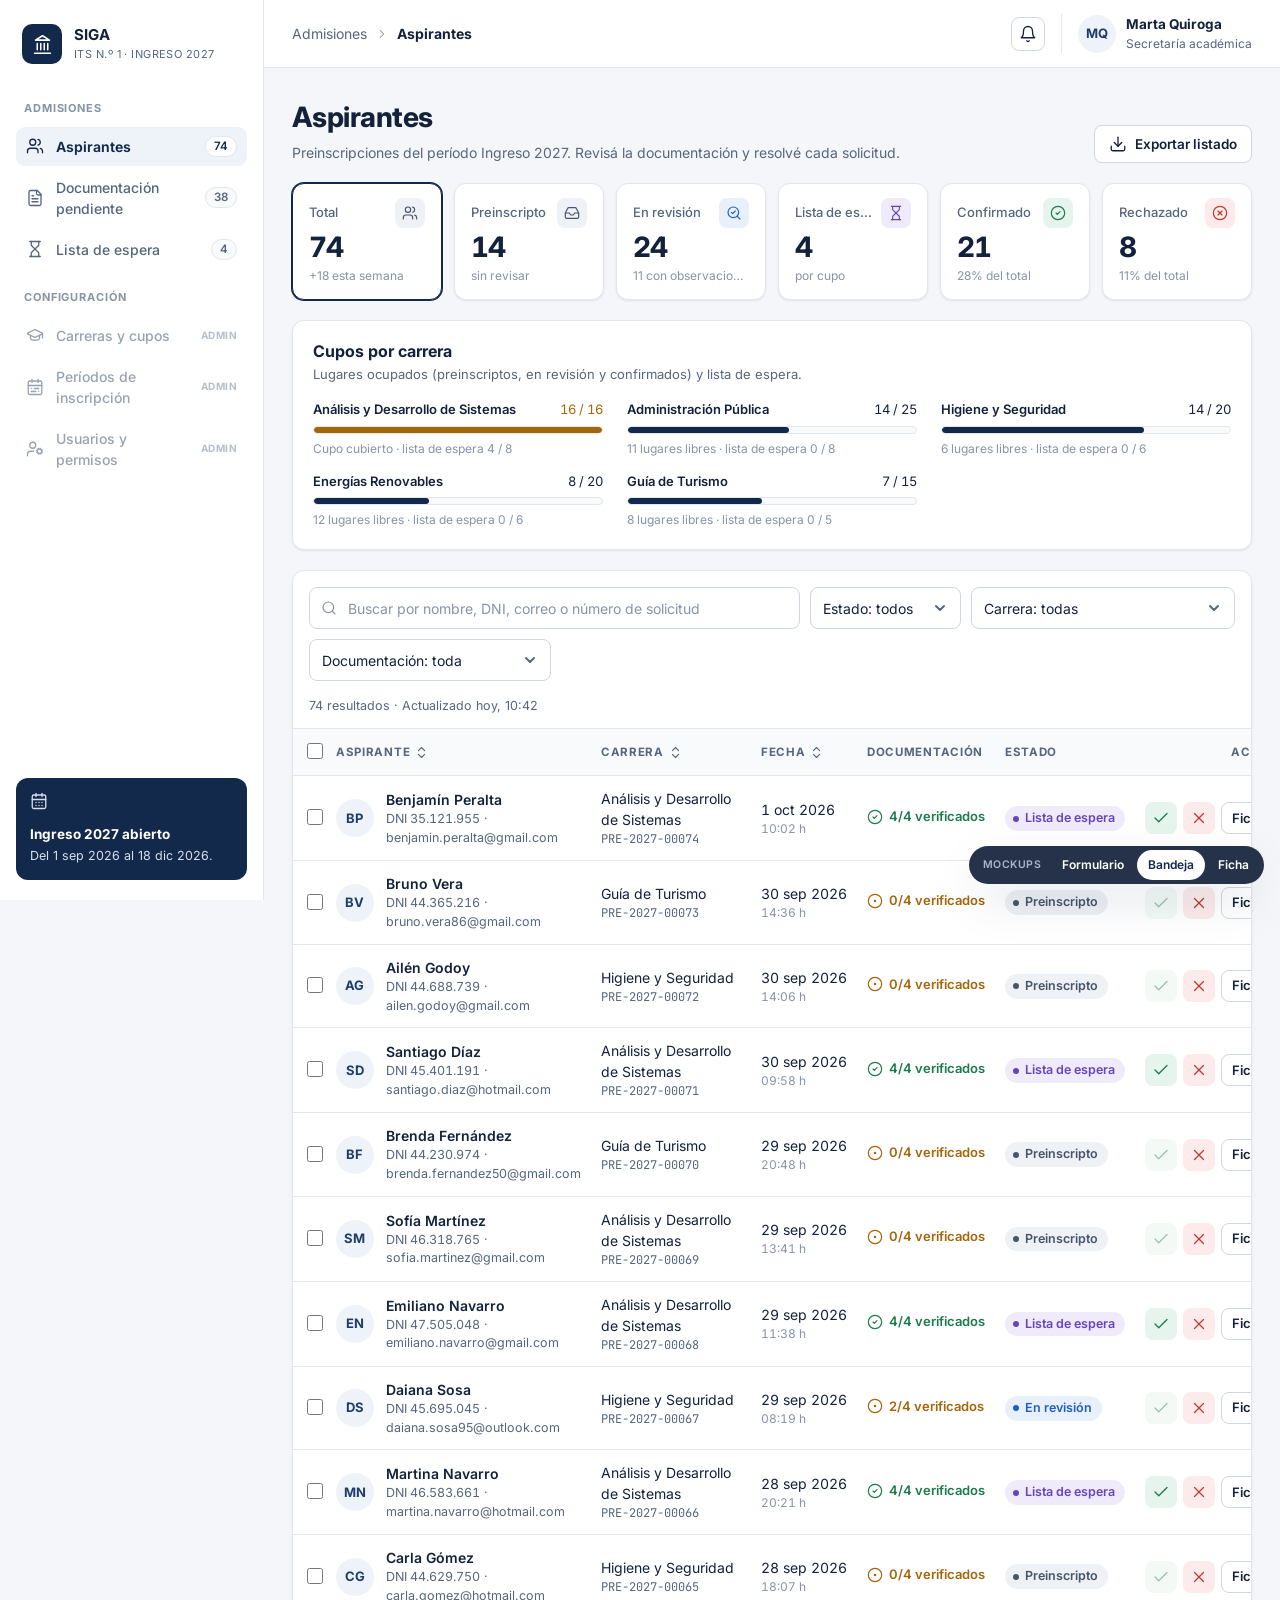
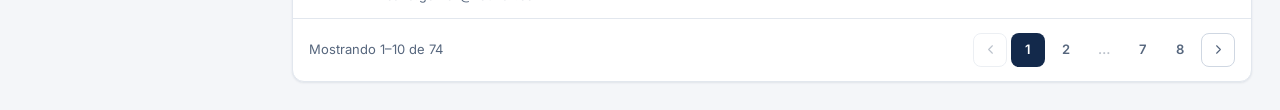
==== commit e25de532: "Bandeja: alinear las tarjetas de resumen por estado Todas las tarjetas usan la misma estructura (eti" ====
--- a/vistas/aspirantes.html
+++ b/vistas/aspirantes.html
@@ -14,15 +14,17 @@
   .kpis { display: grid; grid-template-columns: repeat(6, minmax(0, 1fr)); gap: 12px; }
   @media (max-width: 1240px) { .kpis { grid-template-columns: repeat(3, minmax(0, 1fr)); } }
   @media (max-width: 560px) { .kpis { grid-template-columns: repeat(2, minmax(0, 1fr)); } }
-  .kpi { text-align: left; padding: 14px 16px; cursor: pointer; display: grid; gap: 6px; transition: border-color .15s, box-shadow .15s; }
+  /* Misma estructura en todas las tarjetas: etiqueta + ícono, número, detalle; cada fila en una sola línea */
+  .kpi { text-align: left; padding: 14px 16px; cursor: pointer; display: grid; grid-template-rows: 30px auto auto; align-content: start; gap: 4px; min-width: 0; transition: border-color .15s, box-shadow .15s; }
   .kpi:hover { border-color: var(--border-strong); }
   .kpi[aria-pressed="true"] { border-color: var(--navy); box-shadow: 0 0 0 1px var(--navy); }
-  .kpi .top { display: flex; align-items: center; justify-content: space-between; gap: 8px; color: var(--muted); font-size: 13px; font-weight: 500; }
-  .kpi .ico { display: grid; place-items: center; width: 30px; height: 30px; border-radius: 8px; }
+  .kpi .top { display: flex; align-items: center; justify-content: space-between; gap: 8px; min-width: 0; color: var(--muted); font-size: 13px; font-weight: 500; }
+  .kpi .top .lbl, .kpi .sub { min-width: 0; overflow: hidden; text-overflow: ellipsis; white-space: nowrap; }
+  .kpi .ico { flex: none; display: grid; place-items: center; width: 30px; height: 30px; border-radius: 8px; }
   .kpi .ico svg.lucide { width: 16px; height: 16px; }
-  .kpi .val { display: flex; align-items: baseline; gap: 8px; }
+  .kpi .val { display: block; }
   .kpi .val strong { font-size: 28px; font-weight: 750; letter-spacing: -.02em; line-height: 1.1; }
-  .kpi .val span { color: var(--subtle); font-size: 12px; }
+  .kpi .sub { display: block; color: var(--subtle); font-size: 12px; }
 
   /* Cupos por carrera */
   .quota-list { display: grid; grid-template-columns: repeat(auto-fit, minmax(230px, 1fr)); gap: 14px 24px; }
@@ -194,7 +196,7 @@
     var tiles = [
       { k: '', label: 'Total', icon: 'users', tone: 'slate', n: total, sub: '+' + semana + ' esta semana' },
       { k: 'preinscripto', n: count(function (a) { return a.estado === 'preinscripto'; }), sub: 'sin revisar' },
-      { k: 'en_revision', n: count(function (a) { return a.estado === 'en_revision'; }), sub: count(function (a) { return a.estado === 'en_revision' && S.docsResumen(a).rechazados; }) + ' con docs. observados' },
+      { k: 'en_revision', n: count(function (a) { return a.estado === 'en_revision'; }), sub: count(function (a) { return a.estado === 'en_revision' && S.docsResumen(a).rechazados; }) + ' con observaciones' },
       { k: 'lista_espera', n: count(function (a) { return a.estado === 'lista_espera'; }), sub: 'por cupo' },
       { k: 'confirmado', n: count(function (a) { return a.estado === 'confirmado'; }) },
       { k: 'rechazado', n: count(function (a) { return a.estado === 'rechazado'; }) }
@@ -203,8 +205,8 @@
       var e = S.ESTADOS[t.k] || {}, tone = t.tone || e.tone;
       var sub = t.sub || Math.round(t.n / total * 100) + '% del total';
       return '<button class="card kpi" data-k="' + t.k + '" aria-pressed="' + (st.estado === t.k) + '">' +
-        '<span class="top">' + (t.label || e.label) + '<span class="ico tone-' + tone + '"><i data-lucide="' + (t.icon || e.icon) + '"></i></span></span>' +
-        '<span class="val"><strong class="num">' + t.n + '</strong><span>' + sub + '</span></span></button>';
+        '<span class="top"><span class="lbl">' + (t.label || e.label) + '</span><span class="ico tone-' + tone + '"><i data-lucide="' + (t.icon || e.icon) + '"></i></span></span>' +
+        '<span class="val"><strong class="num">' + t.n + '</strong></span><span class="sub" title="' + sub + '">' + sub + '</span></button>';
     }).join('');
     $('nav-total').textContent = total;
     $('nav-docs').textContent = count(function (a) { return a.estado === 'preinscripto' || a.estado === 'en_revision'; });
